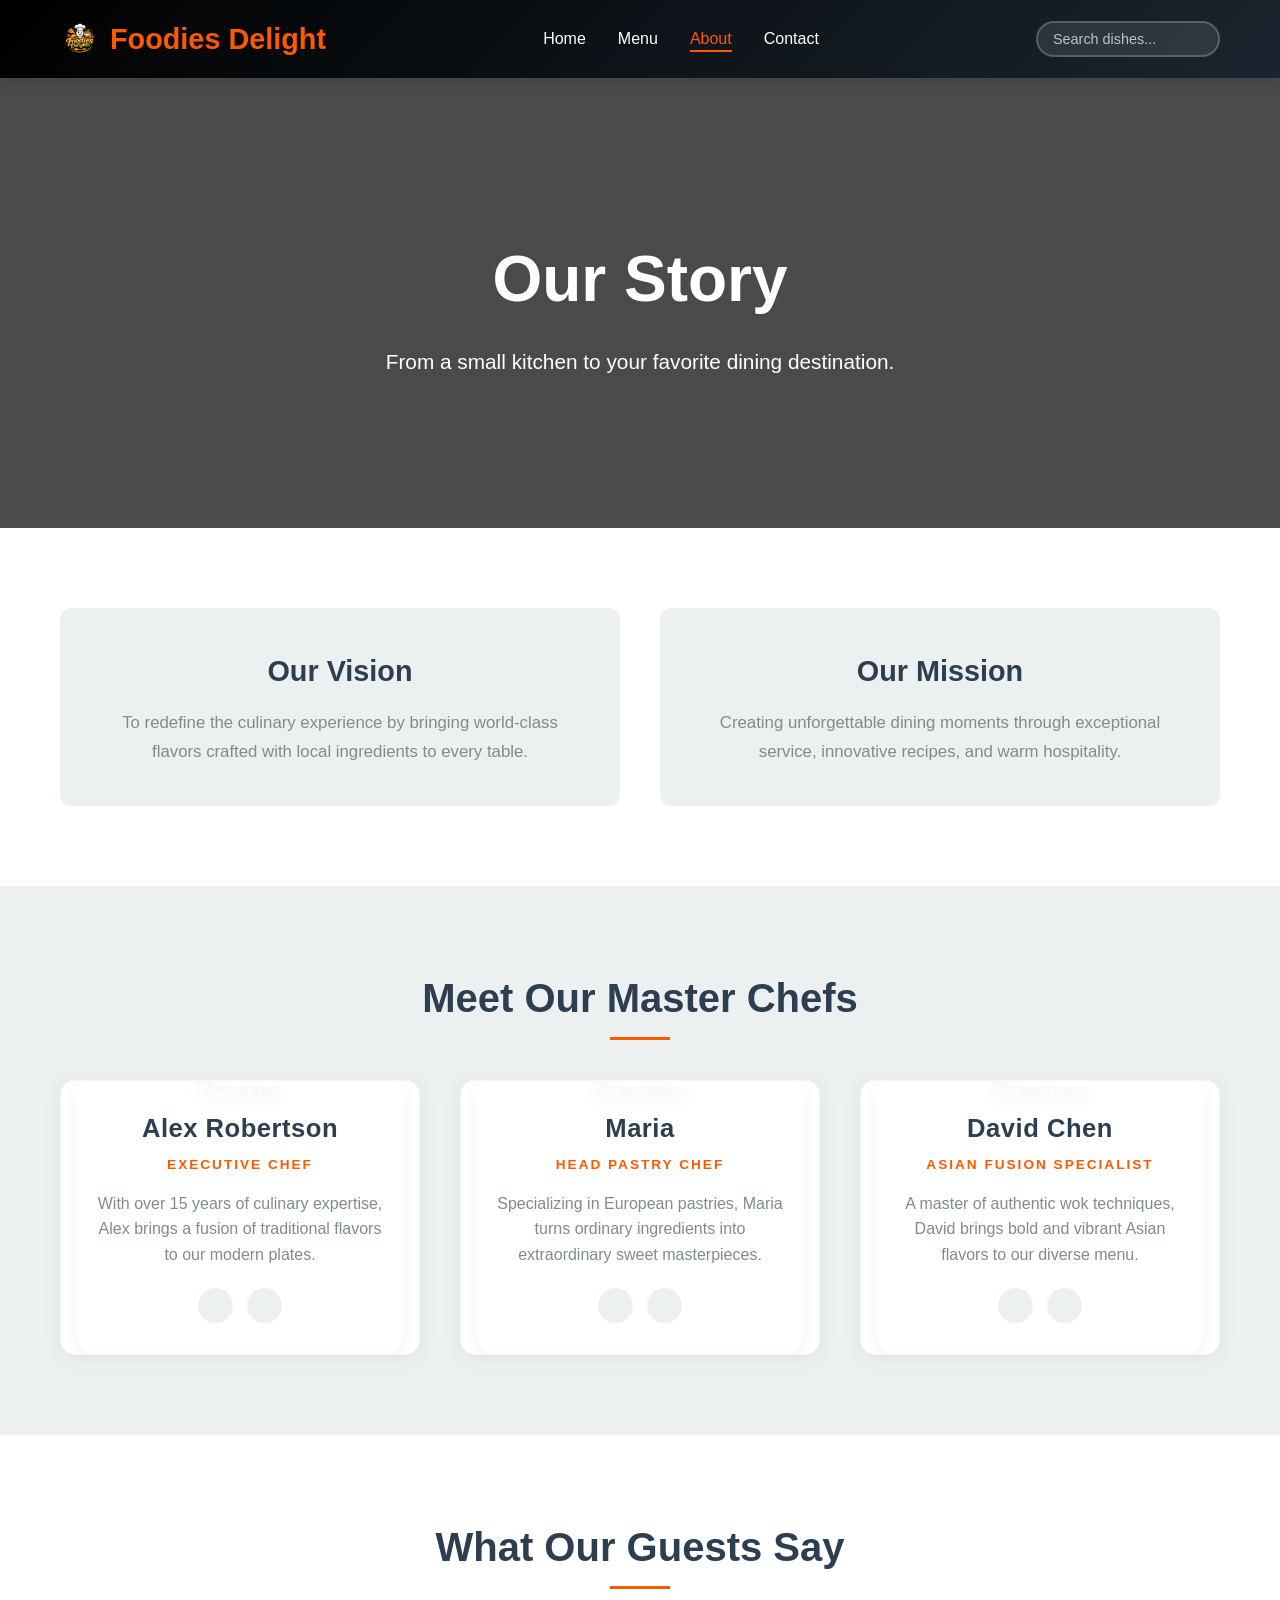
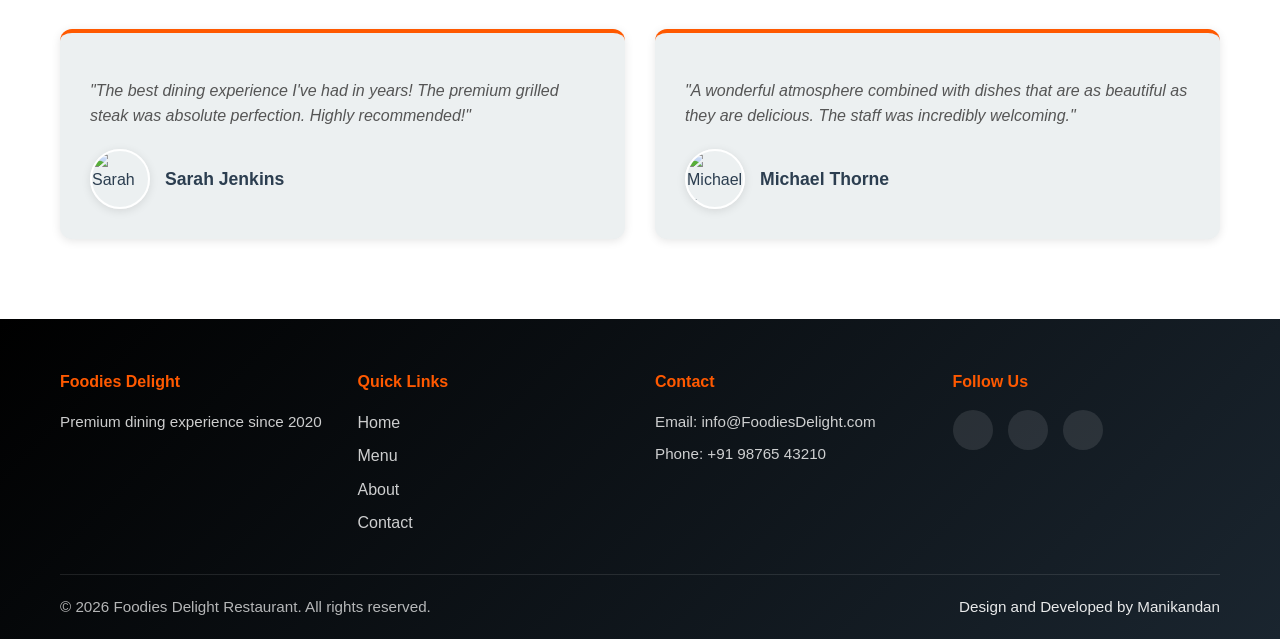
==== about.html @ 6635e245 "first version of my site" ====
<!DOCTYPE html>
<html lang="en">
<head>
    <meta charset="UTF-8">
    <meta name="viewport" content="width=device-width, initial-scale=1.0">
    <title>About Us - Foodies Delight</title>
    <link rel="icon" type="image/png" href="./images/resturant-logo1.png">
    <link rel="stylesheet" href="https://cdnjs.cloudflare.com/ajax/libs/font-awesome/7.0.1/css/all.min.css" integrity="sha512-2SwdPD6INVrV/lHTZbO2nodKhrnDdJK9/kg2XD1r9uGqPo1cUbujc+IYdlYdEErWNu69gVcYgdxlmVmzTWnetw==" crossorigin="anonymous" referrerpolicy="no-referrer" />
    <link rel="stylesheet" href="./css/style.css">
</head>
<body>
    <!-- Navigation Bar -->
    <nav class="navbar">
        <div class="nav-container">
            <a href="index.html" class="logo">
                <img src="./images/resturant-logo1.png" alt="Foodies Delight Logo" class="logo-icon">
                <span>Foodies Delight</span>
            </a>

            <ul class="nav-menu">
                <li class="nav-item">
                    <a href="index.html" class="nav-link">Home</a>
                </li>
                <li class="nav-item dropdown">
                    <a href="menu.html" class="nav-link">Menu</a>
                    <div class="dropdown-menu">
                        <a href="menu.html?category=veg">Veg</a>
                        <a href="menu.html?category=non-veg">Non-Veg</a>
                        <a href="menu.html?category=snacks">Snacks</a>
                        <a href="menu.html?category=drinks">Drinks</a>
                        <a href="menu.html?category=desserts">Desserts</a>
                    </div>
                </li>
                <li class="nav-item">
                    <a href="about.html" class="nav-link active">About</a>
                </li>
                <li class="nav-item">
                    <a href="contact.html" class="nav-link">Contact</a>
                </li>
            </ul>

            <div class="search-container">
                <input type="text" class="search-input" placeholder="Search dishes...">
                <button class="search-btn" aria-label="Search">
                    <i class="fas fa-search"></i>
                </button>
            </div>

            <div class="hamburger">
                <span></span>
                <span></span>
                <span></span>
            </div>
        </div>
    </nav>

    <!-- About Hero Section -->
    <section class="about-hero">
        <div class="about-hero-content">
            <h1>Our Story</h1>
            <p>From a small kitchen to your favorite dining destination.</p>
        </div>
    </section>

    <!-- Vision & Mission -->
    <section class="vision-mission">
        <div class="container">
            <div class="vm-grid">
                <div class="vm-card">
                    <i class="fas fa-eye"></i>
                    <h2>Our Vision</h2>
                    <p>To redefine the culinary experience by bringing world-class flavors crafted with local ingredients to every table.</p>
                </div>
                <div class="vm-card">
                    <i class="fas fa-bullseye"></i>
                    <h2>Our Mission</h2>
                    <p>Creating unforgettable dining moments through exceptional service, innovative recipes, and warm hospitality.</p>
                </div>
            </div>
        </div>
    </section>

    <!-- Chef Details Section -->
    <section class="chefs-section">
        <div class="container">
            <div class="section-title">
                <h2>Meet Our Master Chefs</h2>
            </div>
            <div class="chefs-grid">
                <div class="chef-card">
                    <img src="./images/chef-cooking-kitchen-while-wearing-professional-attire.jpg" alt="Chef Alex">
                    <div class="chef-info">
                        <h3>Alex Robertson</h3>
                        <span>Executive Chef</span>
                        <p>With over 15 years of culinary expertise, Alex brings a fusion of traditional flavors to our modern plates.</p>
                        <div class="chef-socials">
                            <a href="https://www.instagram.com/accounts/login/" target="_blank"><i class="fab fa-instagram"></i></a>
                            <a href="https://twitter.com/login" target="_blank"><i class="fab fa-x-twitter"></i></a>
                        </div>
                    </div>
                </div>
                <div class="chef-card">
                    <img src="./images/woman-working-as-professional-chef.jpg" alt="Chef Maria">
                    <div class="chef-info">
                        <h3>Maria </h3>
                        <span>Head Pastry Chef</span>
                        <p>Specializing in European pastries, Maria turns ordinary ingredients into extraordinary sweet masterpieces.</p>
                        <div class="chef-socials">
                            <a href="https://www.instagram.com/accounts/login/" target="_blank"><i class="fab fa-instagram"></i></a>
                            <a href="https://twitter.com/login" target="_blank"><i class="fab fa-x-twitter"></i></a>
                        </div>
                    </div>
                </div>
                <div class="chef-card">
                    <img src="./images/medium-shot-professional-chef-posing.jpg" alt="Chef David">
                    <div class="chef-info">
                        <h3>David Chen</h3>
                        <span>Asian Fusion Specialist</span>
                        <p>A master of authentic wok techniques, David brings bold and vibrant Asian flavors to our diverse menu.</p>
                        <div class="chef-socials">
                            <a href="https://www.instagram.com/accounts/login/" target="_blank"><i class="fab fa-instagram"></i></a>
                            <a href="https://twitter.com/login" target="_blank"><i class="fab fa-x-twitter"></i></a>
                        </div>
                    </div>
                </div>
            </div>
        </div>
    </section>

    <!-- Customer Reviews -->
    <section class="reviews-section">
        <div class="container">
            <div class="section-title">
                <h2>What Our Guests Say</h2>
            </div>
            <div class="reviews-grid">
                <div class="review-card">
                    <div class="review-stars">
                        <i class="fas fa-star"></i><i class="fas fa-star"></i><i class="fas fa-star"></i><i class="fas fa-star"></i><i class="fas fa-star"></i>
                    </div>
                    <p>"The best dining experience I've had in years! The premium grilled steak was absolute perfection. Highly recommended!"</p>
                    <div class="reviewer">
                        <img src="https://images.unsplash.com/photo-1438761681033-6461ffad8d80?w=100&h=100&fit=crop" alt="Sarah J.">
                        <h4>Sarah Jenkins</h4>
                    </div>
                </div>
                <div class="review-card">
                    <div class="review-stars">
                        <i class="fas fa-star"></i><i class="fas fa-star"></i><i class="fas fa-star"></i><i class="fas fa-star"></i><i class="fas fa-star-half-alt"></i>
                    </div>
                    <p>"A wonderful atmosphere combined with dishes that are as beautiful as they are delicious. The staff was incredibly welcoming."</p>
                    <div class="reviewer">
                        <img src="https://images.unsplash.com/photo-1500648767791-00dcc994a43e?w=100&h=100&fit=crop" alt="Michael T.">
                        <h4>Michael Thorne</h4>
                    </div>
                </div>
            </div>
        </div>
    </section>

    <!-- Footer -->
    <footer class="footer">
        <div class="container">
            <div class="footer-content">
                <div class="footer-section">
                    <h4>Foodies Delight</h4>
                    <p>Premium dining experience since 2020</p>
                </div>
                <div class="footer-section">
                    <h4>Quick Links</h4>
                    <ul>
                        <li><a href="index.html">Home</a></li>
                        <li><a href="menu.html">Menu</a></li>
                        <li><a href="about.html">About</a></li>
                        <li><a href="contact.html">Contact</a></li>
                    </ul>
                </div>
                <div class="footer-section">
                    <h4>Contact</h4>
                    <p>Email: info@FoodiesDelight.com</p>
                    <p>Phone: +91 98765 43210</p>
                </div>
                <div class="footer-section">
                    <h4>Follow Us</h4>
                    <div class="social-links">
                        <a href="https://www.facebook.com/login/" target="_blank"><i class="fab fa-facebook"></i></a>
                        <a href="https://twitter.com/login" target="_blank"><i class="fa-brands fa-x-twitter"></i></a>
                        <a href="https://www.instagram.com/accounts/login/" target="_blank"><i class="fab fa-instagram"></i></a>
                    </div>
                </div>
            </div>
            <div class="footer-bottom">
                <p>&copy; 2026 Foodies Delight Restaurant. All rights reserved.</p>
                <p class="developer-credit">Design and Developed by Manikandan</p>
            </div>
        </div>
    </footer>

    <script src="script.js"></script>
</body>
</html>
---- css/style.css ----
* {
    margin: 0;
    padding: 0;
    box-sizing: border-box;
}

:root {
    --primary-color: #000000;
    --secondary-color: #ff5900;
    --accent-color: #ed7440;
    --success-color: #27ae60;
    --warning-color: #f39c12;
    --error-color: #ff0000;
    --neutral-light: #ecf0f1;
    --neutral-dark: #34495e;
    --text-dark: #2c3e50;
    --text-light: #7f8c8d;
    --border-color: #bdc3c7;
    --shadow: 0 2px 10px rgba(0, 0, 0, 0.1);
    --shadow-lg: 0 10px 30px rgba(0, 0, 0, 0.15);
    --transition: all 0.3s ease;
}

body {
    font-family: 'Segoe UI', Tahoma, Geneva, Verdana, sans-serif;
    line-height: 1.6;
    color: var(--text-dark);
    background-color: #f8f9fa;
}

.container {
    max-width: 1200px;
    margin: 0 auto;
    padding: 0 20px;
}

/* ============= NAVIGATION ============= */
.navbar {
    background: linear-gradient(135deg, var(--primary-color) 0%, #1a252f 100%);
    color: white;
    padding: 1rem 0;
    position: sticky;
    top: 0;
    z-index: 1000;
    box-shadow: var(--shadow);
}

.nav-container {
    max-width: 1200px;
    margin: 0 auto;
    padding: 0 20px;
    display: flex;
    justify-content: space-between;
    align-items: center;
}

.logo {
    display: flex;
    align-items: center;
    gap: 10px;
    font-size: 1.8rem;
    font-weight: bold;
    text-decoration: none;
    color: var(--secondary-color);
}

.logo i {
    color: var(--secondary-color);
}

.logo-icon {
    height: 40px;
    width: auto;
    object-fit: contain;
}

.nav-menu {
    display: flex;
    list-style: none;
    gap: 2rem;
    align-items: center;
}

.nav-item {
    position: relative;
}

.nav-link {
    color: white;
    text-decoration: none;
    font-weight: 500;
    transition: var(--transition);
    position: relative;
}

.nav-link:hover,
.nav-link.active {
    color: var(--secondary-color);
}

.nav-link.active::after {
    content: '';
    position: absolute;
    bottom: -5px;
    left: 0;
    width: 100%;
    height: 2px;
    background: var(--secondary-color);
}

/* Dropdown Menu */
.dropdown {
    position: relative;
}

.dropdown-menu {
    position: absolute;
    top: 100%;
    left: 0;
    background: white;
    min-width: 180px;
    border-radius: 8px;
    box-shadow: var(--shadow-lg);
    opacity: 0;
    visibility: hidden;
    transform: translateY(-10px);
    transition: var(--transition);
    margin-top: 10px;
}

.dropdown:hover .dropdown-menu {
    opacity: 1;
    visibility: visible;
    transform: translateY(0);
}

.dropdown-menu a {
    display: block;
    padding: 12px 20px;
    color: var(--text-dark);
    text-decoration: none;
    transition: var(--transition);
    border-bottom: 1px solid var(--neutral-light);
}

.dropdown-menu a:last-child {
    border-bottom: none;
}

.dropdown-menu a:hover {
    background: var(--neutral-light);
    padding-left: 25px;
    color: var(--secondary-color);
}

/* Search Container */
.search-container {
    display: flex;
    align-items: center;
    background: rgba(255, 255, 255, 0.1);
    border-radius: 50px;
    padding: 8px 15px;
    border: 2px solid rgba(255, 255, 255, 0.2);
    transition: var(--transition);
}

.search-container:hover,
.search-container:focus-within {
    background: rgba(255, 255, 255, 0.2);
    border-color: var(--secondary-color);
}

.search-input {
    background: none;
    border: none;
    color: white;
    outline: none;
    width: 150px;
    font-size: 0.9rem;
}

.search-input::placeholder {
    color: rgba(255, 255, 255, 0.7);
}

.search-btn {
    background: none;
    border: none;
    color: white;
    cursor: pointer;
    font-size: 1rem;
    transition: var(--transition);
}

.search-btn:hover {
    color: var(--secondary-color);
    transform: scale(1.1);
}

/* Hamburger Menu */
.hamburger {
    display: none;
    flex-direction: column;
    cursor: pointer;
    gap: 5px;
}

.hamburger span {
    width: 25px;
    height: 3px;
    background: white;
    border-radius: 3px;
    transition: var(--transition);
}

.hamburger.active span:nth-child(1) {
    transform: rotate(45deg) translate(10px, 10px);
}

.hamburger.active span:nth-child(2) {
    opacity: 0;
}

.hamburger.active span:nth-child(3) {
    transform: rotate(-45deg) translate(7px, -7px);
}

/* ============= CAROUSEL ============= */
.carousel-section {
    position: relative;
    height: 651px;
    overflow: hidden;
}

.carousel-container {
    position: relative;
    width: 100%;
    height: 100%;
}

.carousel-slide {
    position: absolute;
    width: 100%;
    height: 100%;
    opacity: 0;
    transition: opacity 0.8s ease-in-out;
}

.carousel-slide.active {
    opacity: 1;
}

.carousel-slide img {
    width: 100%;
    height: 100%;
    object-fit: cover;
}

.carousel-content {
    position: absolute;
    top: 50%;
    left: 50%;
    transform: translate(-50%, -50%);
    text-align: center;
    color: white;
    z-index: 10;
    width: 80%;
    max-width: 600px;
    background: rgba(0, 0, 0, 0.5);
    padding: 40px;
    border-radius: 15px;
    backdrop-filter: blur(5px);
}

.carousel-content h1 {
    font-size: 3rem;
    margin-bottom: 15px;
    text-shadow: 2px 2px 4px rgba(0, 0, 0, 0.3);
    animation: slideInUp 0.8s ease;
}

.carousel-content p {
    font-size: 1.2rem;
    margin-bottom: 25px;
    opacity: 0.95;
    animation: slideInUp 0.8s ease 0.2s backwards;
}

.carousel-btn {
    display: inline-block;
    padding: 12px 30px;
    background: var(--secondary-color);
    color: white;
    text-decoration: none;
    border-radius: 50px;
    transition: var(--transition);
    font-weight: bold;
    animation: slideInUp 0.8s ease 0.4s backwards;
}

.carousel-btn:hover {
    background: #ff0000;
    transform: translateY(-3px);
    box-shadow: 0 5px 15px rgba(231, 76, 60, 0.4);
}

/* Carousel Controls */
.carousel-prev,
.carousel-next {
    position: absolute;
    top: 50%;
    transform: translateY(-50%);
    background: rgba(0, 0, 0, 0.5);
    color: white;
    border: none;
    width: 50px;
    height: 50px;
    border-radius: 50%;
    cursor: pointer;
    font-size: 1.2rem;
    transition: var(--transition);
    z-index: 20;
}

.carousel-prev {
    left: 20px;
}

.carousel-next {
    right: 20px;
}

.carousel-prev:hover,
.carousel-next:hover {
    background: var(--secondary-color);
    transform: translateY(-50%) scale(1.1);
}

/* Carousel Indicators */
.carousel-indicators {
    position: absolute;
    bottom: 30px;
    left: 50%;
    transform: translateX(-50%);
    display: flex;
    gap: 15px;
    z-index: 20;
}

.indicator {
    width: 12px;
    height: 12px;
    border-radius: 50%;
    background: rgba(0, 0, 0, 0.5);
    border: none;
    cursor: pointer;
    transition: var(--transition);
}

.indicator.active {
    background: var(--secondary-color);
    width: 30px;
    border-radius: 6px;
}

.indicator:hover {
    background: #ff5900dc;
}

/* ============= FEATURED SECTION ============= */
.featured-section {
    padding: 80px 0;
    background: white;
}

.featured-section h2 {
    text-align: center;
    font-size: 2.5rem;
    margin-bottom: 50px;
    color: var(--text-dark);
}

.features-grid {
    display: grid;
    grid-template-columns: repeat(auto-fit, minmax(250px, 1fr));
    gap: 30px;
}

.feature-card {
    text-align: center;
    padding: 30px;
    background: var(--neutral-light);
    border-radius: 10px;
    transition: var(--transition);
}

.feature-card:hover {
    transform: translateY(-10px);
    box-shadow: var(--shadow-lg);
    background: white;
}

.feature-card i {
    font-size: 3rem;
    color: var(--secondary-color);
    margin-bottom: 15px;
}

.feature-card h3 {
    font-size: 1.3rem;
    margin-bottom: 10px;
}

.feature-card p {
    color: var(--text-light);
    font-size: 0.95rem;
}

/* ============= CONTACT SECTION ============= */
.contact-section {
    padding: 60px 0;
    background: white;
    min-height: calc(100vh - 200px);
}

.contact-header {
    text-align: center;
    margin-bottom: 50px;
}

.contact-header h1 {
    font-size: 2.5rem;
    margin-bottom: 10px;
    color: var(--text-dark);
}

.contact-header p {
    font-size: 1.1rem;
    color: var(--text-light);
}

.contact-content {
    display: grid;
    grid-template-columns: 1fr 1fr;
    gap: 50px;
    align-items: start;
}

.contact-info {
    display: flex;
    flex-direction: column;
    gap: 20px;
}

.contact-infos-container {
    display: flex;
    flex-direction: column;
    gap: 40px;
}

.info-card {
    display: flex;
    align-items: center;
    gap: 20px;
    padding: 25px;
    background: white;
    border-radius: 12px;
    box-shadow: var(--shadow);
    border-left: 4px solid transparent;
    transition: var(--transition);
}

.info-card:hover {
    transform: translateX(10px);
    box-shadow: var(--shadow-lg);
    border-left-color: var(--secondary-color);
}

.info-icon {
    display: flex;
    align-items: center;
    justify-content: center;
    width: 60px;
    height: 60px;
    background: rgba(255, 89, 0, 0.1);
    color: var(--secondary-color);
    border-radius: 50%;
    font-size: 1.5rem;
    transition: var(--transition);
}

.info-card:hover .info-icon {
    background: var(--secondary-color);
    color: white;
}

.info-details h3 {
    font-size: 1.1rem;
    margin-bottom: 5px;
    color: var(--text-dark);
}

.info-details p {
    color: var(--text-light);
    font-size: 0.95rem;
    line-height: 1.5;
}

/* ============= FAQ SECTION ============= */
.faq-section {
    background: white;
    padding: 30px;
    border-radius: 12px;
    box-shadow: var(--shadow);
}

.faq-section h2 {
    font-size: 1.5rem;
    margin-bottom: 20px;
    color: var(--text-dark);
    position: relative;
    padding-bottom: 10px;
}

.faq-section h2::after {
    content: '';
    position: absolute;
    bottom: 0;
    left: 0;
    width: 40px;
    height: 3px;
    background: var(--secondary-color);
}

.accordion-container {
    display: flex;
    flex-direction: column;
    gap: 15px;
}

.accordion-item {
    border: 1px solid var(--neutral-light);
    border-radius: 8px;
    overflow: hidden;
}

.accordion-header {
    width: 100%;
    padding: 15px 20px;
    background: var(--neutral-light);
    border: none;
    text-align: left;
    font-size: 1.05rem;
    font-weight: 600;
    color: var(--text-dark);
    cursor: pointer;
    display: flex;
    justify-content: space-between;
    align-items: center;
    transition: var(--transition);
}

.accordion-header.active {
    background: var(--secondary-color);
    color: white;
}

.indicator-icon {
    transition: transform 0.3s ease;
}

.accordion-header.active .indicator-icon {
    transform: rotate(180deg);
}

.accordion-content {
    max-height: 0;
    overflow: hidden;
    transition: max-height 0.3s ease-out;
    background: white;
}

.accordion-content p {
    padding: 15px 20px;
    color: var(--text-light);
    font-size: 0.95rem;
    line-height: 1.6;
    margin: 0;
}

/* ============= CONTACT FORM ============= */
.contact-form {
    background: white;
    padding: 40px;
    border-radius: 15px;
    box-shadow: 0 15px 35px rgba(0,0,0,0.1);
}

.form-group {
    margin-bottom: 20px;
}

.form-group label {
    display: block;
    margin-bottom: 8px;
    font-weight: bold;
    color: var(--text-dark);
}

.form-group input,
.form-group textarea,
.form-group select {
    width: 100%;
    padding: 12px;
    border: 2px solid var(--border-color);
    border-radius: 5px;
    font-size: 1rem;
    font-family: inherit;
    transition: var(--transition);
}

.form-group input:focus,
.form-group textarea:focus,
.form-group select:focus {
    outline: none;
    border-color: var(--secondary-color);
    box-shadow: 0 0 0 3px rgba(231, 76, 60, 0.1);
}

.form-group input.error,
.form-group textarea.error,
.form-group select.error {
    border-color: var(--error-color);
}

.error-message {
    color: var(--error-color);
    font-size: 0.85rem;
    margin-top: 5px;
    display: block;
}

.form-group.checkbox {
    display: flex;
    align-items: center;
    gap: 10px;
}

.form-group.checkbox input {
    width: auto;
    margin: 0;
}

.form-group.checkbox label {
    margin-bottom: 0;
}

.submit-btn {
    width: 100%;
    padding: 12px;
    background: linear-gradient(135deg, var(--secondary-color), #c0392b);
    color: white;
    border: none;
    border-radius: 5px;
    font-size: 1rem;
    font-weight: bold;
    cursor: pointer;
    transition: var(--transition);
}

.submit-btn:hover {
    transform: translateY(-2px);
    box-shadow: 0 5px 15px rgba(231, 76, 60, 0.4);
}

.submit-btn:disabled {
    opacity: 0.6;
    cursor: not-allowed;
}

/* ============= MODALS ============= */
.modal {
    display: none;
    position: fixed;
    top: 0;
    left: 0;
    width: 100%;
    height: 100%;
    background: rgba(0, 0, 0, 0.6);
    z-index: 2000;
    align-items: center;
    justify-content: center;
    animation: fadeIn 0.3s ease;
}

.modal.active {
    display: flex;
}

.modal-content {
    background: white;
    padding: 40px;
    border-radius: 12px;
    max-width: 500px;
    width: 90%;
    box-shadow: var(--shadow-lg);
    position: relative;
    animation: slideUp 0.3s ease;
}

.modal-close {
    position: absolute;
    top: 15px;
    right: 15px;
    background: none;
    border: none;
    font-size: 2rem;
    color: var(--text-light);
    cursor: pointer;
    transition: var(--transition);
}

.modal-close:hover {
    color: var(--text-dark);
}

.modal-content h2 {
    margin-bottom: 15px;
    color: var(--text-dark);
}

.modal-content p {
    color: var(--text-light);
    margin-bottom: 25px;
    line-height: 1.6;
}

.modal-icon {
    text-align: center;
    margin-bottom: 20px;
}

.success-icon i {
    font-size: 3.5rem;
    color: var(--success-color);
    animation: bounce 0.6s ease;
}

.modal-btn {
    width: 100%;
    padding: 12px;
    background: var(--secondary-color);
    color: white;
    border: none;
    border-radius: 5px;
    font-weight: bold;
    cursor: pointer;
    transition: var(--transition);
    margin-top: 10px;
}

.modal-btn:hover {
    background: #c0392b;
}

/* ============= FOOTER ============= */
.footer {
    background: linear-gradient(135deg, var(--primary-color) 0%, #1a252f 100%);
    color: white;
    padding: 50px 0 20px;
    margin-top: auto;
}

.footer-content {
    display: grid;
    grid-template-columns: repeat(auto-fit, minmax(250px, 1fr));
    gap: 30px;
    margin-bottom: 30px;
}

.footer-section h4 {
    margin-bottom: 15px;
    color: var(--secondary-color);
}

.footer-section p {
    color: rgba(255, 255, 255, 0.8);
    margin-bottom: 8px;
    font-size: 0.95rem;
}

.footer-section ul {
    list-style: none;
}

.footer-section ul li {
    margin-bottom: 8px;
}

.footer-section a {
    color: rgba(255, 255, 255, 0.8);
    text-decoration: none;
    transition: var(--transition);
}

.footer-section a:hover {
    color: var(--secondary-color);
}

.social-links {
    display: flex;
    gap: 15px;
    margin-top: 10px;
}

.social-links a {
    display: inline-flex;
    align-items: center;
    justify-content: center;
    width: 40px;
    height: 40px;
    background: rgba(255, 255, 255, 0.1);
    border-radius: 50%;
    transition: var(--transition);
}

.social-links a:hover {
    color: var(--neutral-light);
    background: var(--secondary-color);
}

.footer-bottom {
    border-top: 1px solid rgba(255, 255, 255, 0.1);
    padding-top: 20px;
    display: flex;
    justify-content: space-between;
    align-items: center;
    flex-wrap: wrap;
    color: rgba(255, 255, 255, 0.7);
    font-size: 0.95rem;
}

.developer-credit {
    font-weight: 500;
    color: rgba(255, 255, 255, 0.9);
    text-align: right;
}

/* ============= ANIMATIONS ============= */
@keyframes slideInUp {
    from {
        opacity: 0;
        transform: translateY(30px);
    }

    to {
        opacity: 1;
        transform: translateY(0);
    }
}

@keyframes fadeIn {
    from {
        opacity: 0;
    }

    to {
        opacity: 1;
    }
}

@keyframes slideUp {
    from {
        transform: translateY(30px);
        opacity: 0;
    }

    to {
        transform: translateY(0);
        opacity: 1;
    }
}

@keyframes bounce {

    0%,
    100% {
        transform: scale(1);
    }

    50% {
        transform: scale(1.15);
    }
}

/* ============= MENU PAGE ============= */
.menu-hero {
    height: 40vh;
    background: linear-gradient(rgba(0, 0, 0, 0.6), rgba(0, 0, 0, 0.6)), url('https://images.unsplash.com/photo-1555396273-367ea4eb4db5?w=1200&h=400&fit=crop') center/cover;
    display: flex;
    align-items: center;
    justify-content: center;
    text-align: center;
    color: white;
}

.menu-hero h1 {
    font-size: 3.5rem;
    margin-bottom: 10px;
    animation: slideInUp 0.8s ease;
}

.menu-hero p {
    font-size: 1.2rem;
    opacity: 0.9;
}

.menu-section {
    padding: 60px 0;
    background-color: #f8f9fa;
}

.menu-categories {
    display: flex;
    justify-content: center;
    gap: 15px;
    flex-wrap: wrap;
    margin-bottom: 40px;
}

.category-btn {
    padding: 10px 25px;
    background: transparent;
    border: 2px solid var(--secondary-color);
    border-radius: 30px;
    color: var(--text-dark);
    font-weight: 600;
    cursor: pointer;
    transition: var(--transition);
}

.category-btn:hover,
.category-btn.active {
    background: var(--secondary-color);
    color: white;
}

.menu-grid {
    display: grid;
    grid-template-columns: repeat(auto-fill, minmax(320px, 1fr));
    gap: 30px;
}

.menu-card {
    background: white;
    border-radius: 12px;
    overflow: hidden;
    box-shadow: var(--shadow);
    transition: var(--transition);
    position: relative;
    display: flex;
    flex-direction: column;
    animation: fadeIn 0.5s ease;
}

.menu-card:hover {
    transform: translateY(-8px);
    box-shadow: var(--shadow-lg);
}

.menu-card-img {
    height: 220px;
    overflow: hidden;
}

.menu-card-img img {
    width: 100%;
    height: 100%;
    object-fit: cover;
    transition: var(--transition);
}

.menu-card:hover .menu-card-img img {
    transform: scale(1.08);
}

.menu-card-content {
    padding: 25px;
    display: flex;
    flex-direction: column;
    flex-grow: 1;
}

.menu-card-header {
    display: flex;
    justify-content: space-between;
    align-items: center;
    margin-bottom: 15px;
}

.menu-card-header h3 {
    font-size: 1.25rem;
    color: var(--text-dark);
    flex: 1;
    margin-right: 10px;
}

.menu-card-header .price {
    font-size: 1.3rem;
    font-weight: bold;
    color: var(--secondary-color);
}

.menu-card-content p {
    color: var(--text-light);
    font-size: 0.95rem;
    margin-bottom: 20px;
    line-height: 1.5;
    flex-grow: 1;
}

.add-to-cart-btn {
    width: 100%;
    padding: 12px;
    background: transparent;
    border: 2px solid var(--secondary-color);
    color: var(--secondary-color);
    border-radius: 6px;
    font-weight: bold;
    cursor: pointer;
    transition: var(--transition);
    display: flex;
    justify-content: center;
    align-items: center;
    gap: 8px;
}

.add-to-cart-btn:hover {
    background: var(--secondary-color);
    color: white;
}

/* ============= ABOUT PAGE ============= */
.about-hero {
    height: 50vh;
    background: linear-gradient(rgba(0, 0, 0, 0.7), rgba(0, 0, 0, 0.7)), url('https://images.unsplash.com/photo-1517248135467-4c7edcad34c4?w=1200&h=600&fit=crop') center/cover fixed;
    display: flex;
    align-items: center;
    justify-content: center;
    text-align: center;
    color: white;
}

.about-hero h1 {
    font-size: 4rem;
    margin-bottom: 15px;
    animation: fadeIn 1s ease-in-out;
}

.about-hero p {
    font-size: 1.3rem;
    animation: slideUp 1s ease-in-out;
}

.vision-mission {
    padding: 80px 0;
    background: white;
}

.vm-grid {
    display: grid;
    grid-template-columns: repeat(auto-fit, minmax(300px, 1fr));
    gap: 40px;
}

.vm-card {
    padding: 40px;
    text-align: center;
    background: var(--neutral-light);
    border-radius: 12px;
    transition: var(--transition);
}

.vm-card:hover {
    transform: translateY(-5px);
    box-shadow: var(--shadow);
}

.vm-card i {
    font-size: 3rem;
    color: var(--secondary-color);
    margin-bottom: 20px;
}

.vm-card h2 {
    margin-bottom: 15px;
    font-size: 1.8rem;
}

.vm-card p {
    color: var(--text-light);
    line-height: 1.7;
    font-size: 1.05rem;
}

.section-title {
    text-align: center;
    margin-bottom: 50px;
}

.section-title h2 {
    font-size: 2.5rem;
    color: var(--text-dark);
    position: relative;
    display: inline-block;
}

.section-title h2::after {
    content: '';
    position: absolute;
    bottom: -10px;
    left: 50%;
    transform: translateX(-50%);
    width: 60px;
    height: 3px;
    background: var(--secondary-color);
}

.chefs-section {
    padding: 80px 0;
    background: var(--neutral-light);
}

.chefs-grid {
    display: grid;
    grid-template-columns: repeat(auto-fit, minmax(300px, 1fr));
    gap: 40px;
    justify-content: center;
}

.chef-card {
    background: white;
    border-radius: 15px;
    overflow: hidden;
    text-align: center;
    box-shadow: 0 4px 20px rgba(0,0,0,0.05);
    transition: all 0.4s cubic-bezier(0.175, 0.885, 0.32, 1.275);
    position: relative;
    border: 1px solid rgba(0,0,0,0.03);
}

.chef-card:hover {
    transform: translateY(-12px);
    box-shadow: 0 15px 30px rgba(0,0,0,0.1);
}

.chef-card img {
    width: 100%;
    height: 350px;
    object-fit: cover;
    filter: grayscale(100%);
    transition: transform 0.6s ease, filter 0.6s ease;
}

.chef-card:hover img {
    transform: scale(1.08);
    filter: grayscale(0%);
}

.chef-info {
    padding: 30px 20px;
    background: rgba(255, 255, 255, 0.85);
    backdrop-filter: blur(10px);
    -webkit-backdrop-filter: blur(10px);
    border: 1px solid rgba(255, 255, 255, 0.4);
    position: relative;
    z-index: 2;
    margin-top: -30px;
    margin-inline: 15px;
    border-radius: 20px;
    box-shadow: 0 4px 15px rgba(0, 0, 0, 0.05);
}

.chef-info h3 {
    font-size: 1.6rem;
    margin-bottom: 5px;
    color: var(--text-dark);
    letter-spacing: 0.5px;
}

.chef-info span {
    color: var(--secondary-color);
    font-weight: 600;
    display: block;
    margin-bottom: 15px;
    text-transform: uppercase;
    font-size: 0.85rem;
    letter-spacing: 2px;
}

.chef-info p {
    color: var(--text-light);
    margin-bottom: 20px;
}

.chef-socials a {
    display: inline-flex;
    align-items: center;
    justify-content: center;
    width: 35px;
    height: 35px;
    border-radius: 50%;
    background: var(--neutral-light);
    color: var(--text-dark);
    text-decoration: none;
    margin: 0 5px;
    transition: var(--transition);
}

.chef-socials a:hover {
    background: var(--secondary-color);
    color: white;
}

.reviews-section {
    padding: 80px 0;
    background: white;
}

.reviews-grid {
    display: grid;
    grid-template-columns: repeat(auto-fit, minmax(350px, 1fr));
    gap: 30px;
}

.review-card {
    padding: 30px;
    background: var(--neutral-light);
    border-radius: 12px;
    border-top: 4px solid var(--secondary-color);
    box-shadow: var(--shadow);
    display: flex;
    flex-direction: column;
    justify-content: space-between;
}

.review-stars {
    color: #f1c40f;
    margin-bottom: 15px;
}

.review-card p {
    font-style: italic;
    color: #555;
    margin-bottom: 20px;
    line-height: 1.6;
}

.reviewer {
    display: flex;
    align-items: center;
    gap: 15px;
}

.reviewer img {
    width: 60px;
    height: 60px;
    border-radius: 50%;
    object-fit: cover;
    border: 2px solid white;
    box-shadow: var(--shadow);
}

.reviewer h4 {
    margin: 0;
    font-size: 1.1rem;
}

/* ============= RESPONSIVE DESIGN ============= */
@media (max-width: 768px) {
    .nav-menu {
        display: none;
        position: absolute;
        top: 70px;
        left: 0;
        width: 100%;
        flex-direction: column;
        background: var(--primary-color);
        padding: 20px 0;
        gap: 0;
        z-index: 999;
    }

    .nav-menu.active {
        display: flex;
    }

    .nav-item {
        width: 100%;
        text-align: center;
    }

    .nav-link {
        display: block;
        padding: 15px 0;
        border-bottom: 1px solid rgba(255, 255, 255, 0.1);
    }

    .dropdown-menu {
        position: static;
        opacity: 0;
        visibility: hidden;
        max-height: 0;
        overflow: hidden;
        background: rgba(0, 0, 0, 0.2);
        transition: var(--transition);
        margin-top: 0;
        border-radius: 0;
        box-shadow: none;
    }

    .dropdown.active .dropdown-menu {
        opacity: 1;
        visibility: visible;
        max-height: 300px;
    }

    .dropdown-menu a {
        border: none;
        padding: 12px 20px;
    }

    .hamburger {
        display: flex;
    }

    .search-container {
        display: none;
    }

    .carousel-section {
        height: 400px;
    }

    .carousel-content {
        padding: 20px;
        width: 90%;
    }

    .carousel-content h1 {
        font-size: 1.8rem;
    }

    .carousel-content p {
        font-size: 1rem;
    }

    .carousel-prev,
    .carousel-next {
        width: 40px;
        height: 40px;
        font-size: 1rem;
    }

    .carousel-prev {
        left: 10px;
    }

    .carousel-next {
        right: 10px;
    }

    .features-grid,
    .values-grid,
    .team-grid {
        grid-template-columns: 1fr;
    }

    .contact-content {
        grid-template-columns: 1fr;
        gap: 30px;
    }

    .contact-info {
        grid-template-columns: 1fr;
    }

    .footer-content {
        grid-template-columns: 1fr;
    }

    .footer-bottom {
        flex-direction: column;
        gap: 10px;
        text-align: center;
    }

    h1 {
        font-size: 2rem;
    }

    h2 {
        font-size: 1.5rem;
    }

    .carousel-content h1 {
        animation: none;
    }

    .carousel-content p {
        animation: none;
    }

    .carousel-btn {
        animation: none;
    }
}

@media (max-width: 480px) {
    .container {
        padding: 0 15px;
    }

    .nav-container {
        padding: 0 15px;
    }

    .logo {
        font-size: 1.4rem;
    }

    .logo span {
        display: none;
    }

    .carousel-section {
        height: 300px;
    }

    .carousel-content {
        padding: 15px;
    }

    .carousel-content h1 {
        font-size: 1.3rem;
    }

    .carousel-content p {
        font-size: 0.9rem;
        margin-bottom: 15px;
    }

    .carousel-btn {
        padding: 8px 20px;
        font-size: 0.85rem;
    }

    .carousel-indicators {
        bottom: 15px;
        gap: 8px;
    }

    .indicator {
        width: 8px;
        height: 8px;
    }

    .indicator.active {
        width: 20px;
    }

    .featured-section {
        padding: 40px 0;
    }

    .featured-section h2 {
        font-size: 1.8rem;
    }

    .modal-content {
        padding: 25px;
    }

    .about-text h2,
    .about-highlights h2,
    .team-section h2 {
        font-size: 1.5rem;
    }

    .footer-content {
        gap: 20px;
    }
}
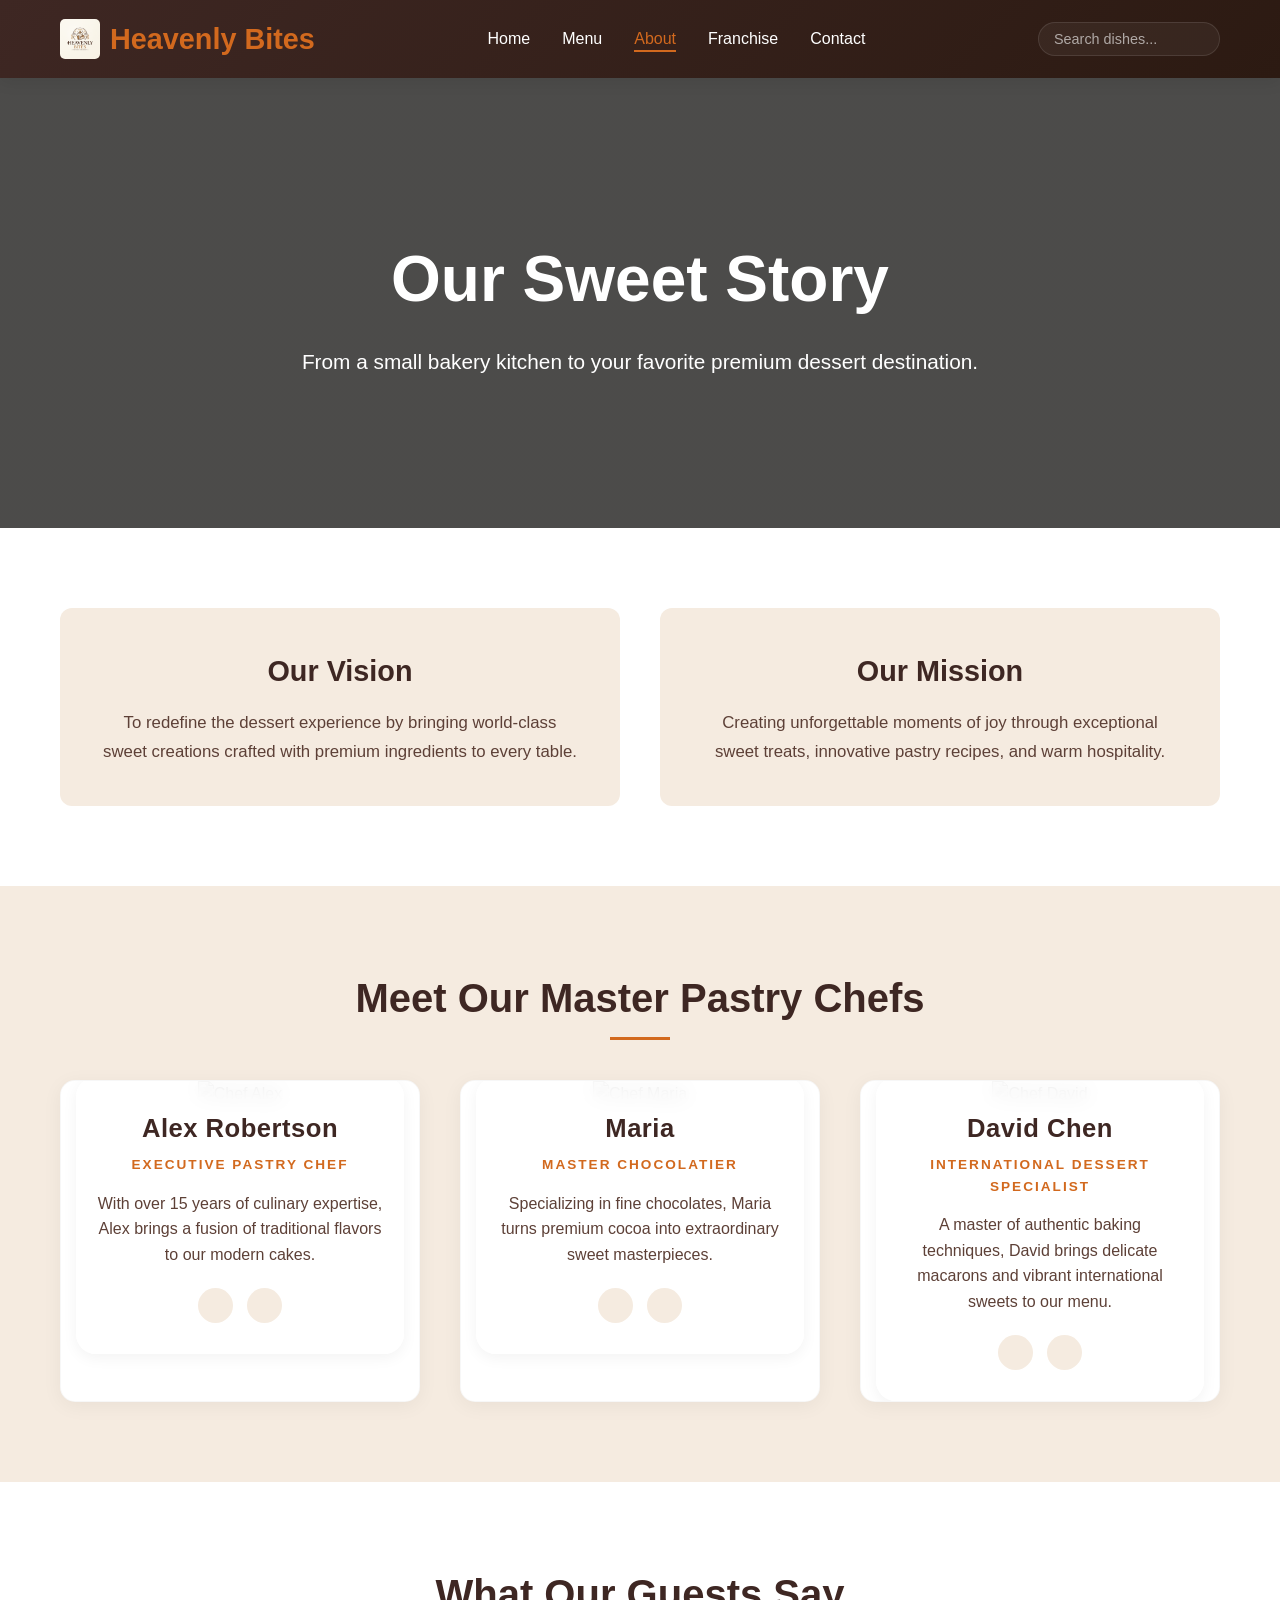
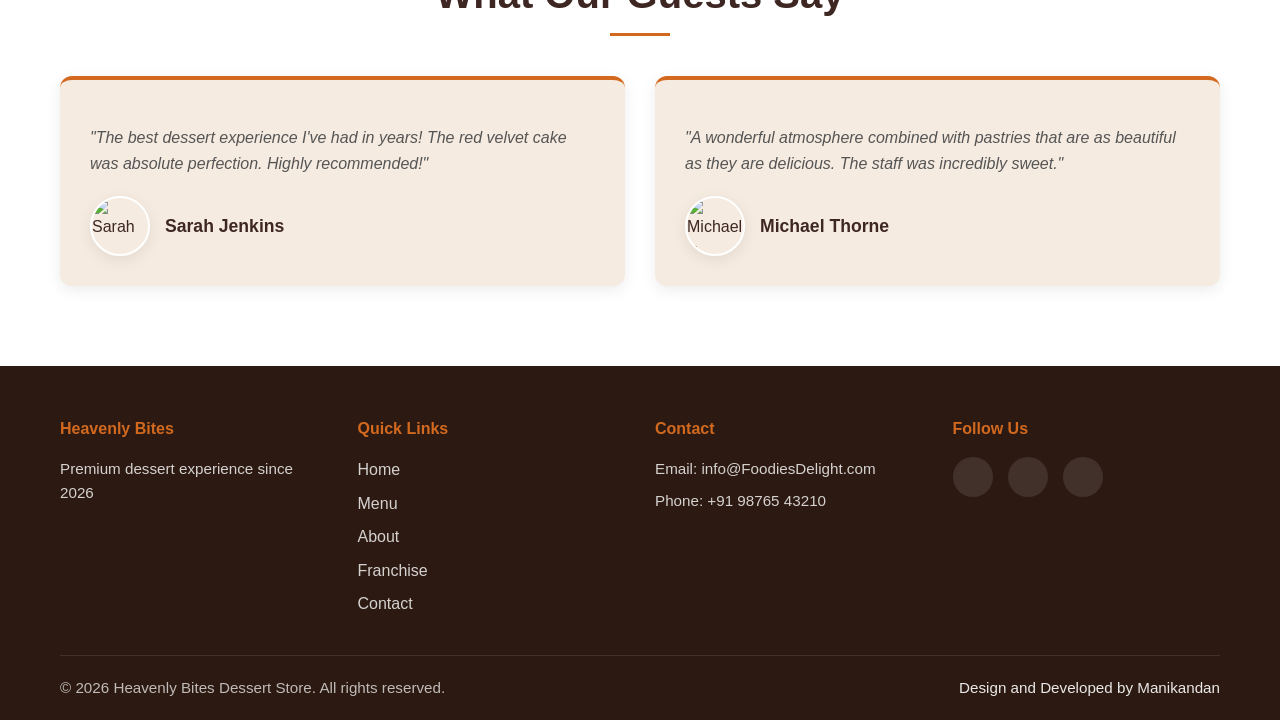
==== commit f8abf0e6: "updated version" ====
--- a/about.html
+++ b/about.html
@@ -3,8 +3,8 @@
 <head>
     <meta charset="UTF-8">
     <meta name="viewport" content="width=device-width, initial-scale=1.0">
-    <title>About Us - Foodies Delight</title>
-    <link rel="icon" type="image/png" href="./images/resturant-logo1.png">
+    <title>About Us - Heavenly Bites</title>
+    <link rel="icon" type="image/png" href="./images/logo.png">
     <link rel="stylesheet" href="https://cdnjs.cloudflare.com/ajax/libs/font-awesome/7.0.1/css/all.min.css" integrity="sha512-2SwdPD6INVrV/lHTZbO2nodKhrnDdJK9/kg2XD1r9uGqPo1cUbujc+IYdlYdEErWNu69gVcYgdxlmVmzTWnetw==" crossorigin="anonymous" referrerpolicy="no-referrer" />
     <link rel="stylesheet" href="./css/style.css">
 </head>
@@ -13,8 +13,8 @@
     <nav class="navbar">
         <div class="nav-container">
             <a href="index.html" class="logo">
-                <img src="./images/resturant-logo1.png" alt="Foodies Delight Logo" class="logo-icon">
-                <span>Foodies Delight</span>
+                <img src="./images/logo.png" alt="Heavenly Bites Logo" class="logo-icon" style="height: 40px; border-radius: 5px;">
+                <span>Heavenly Bites</span>
             </a>
 
             <ul class="nav-menu">
@@ -24,15 +24,18 @@
                 <li class="nav-item dropdown">
                     <a href="menu.html" class="nav-link">Menu</a>
                     <div class="dropdown-menu">
-                        <a href="menu.html?category=veg">Veg</a>
-                        <a href="menu.html?category=non-veg">Non-Veg</a>
-                        <a href="menu.html?category=snacks">Snacks</a>
-                        <a href="menu.html?category=drinks">Drinks</a>
-                        <a href="menu.html?category=desserts">Desserts</a>
+                        <a href="menu.html?category=cakes">Cakes</a>
+                        <a href="menu.html?category=ice-creams">Ice Creams</a>
+                        <a href="menu.html?category=pastries">Pastries</a>
+                        <a href="menu.html?category=chocolates">Chocolates</a>
+                        <a href="menu.html?category=international">International Specials</a>
                     </div>
                 </li>
                 <li class="nav-item">
                     <a href="about.html" class="nav-link active">About</a>
+                </li>
+                <li class="nav-item">
+                    <a href="franchise.html" class="nav-link">Franchise</a>
                 </li>
                 <li class="nav-item">
                     <a href="contact.html" class="nav-link">Contact</a>
@@ -57,8 +60,8 @@
     <!-- About Hero Section -->
     <section class="about-hero">
         <div class="about-hero-content">
-            <h1>Our Story</h1>
-            <p>From a small kitchen to your favorite dining destination.</p>
+            <h1>Our Sweet Story</h1>
+            <p>From a small bakery kitchen to your favorite premium dessert destination.</p>
         </div>
     </section>
 
@@ -69,12 +72,12 @@
                 <div class="vm-card">
                     <i class="fas fa-eye"></i>
                     <h2>Our Vision</h2>
-                    <p>To redefine the culinary experience by bringing world-class flavors crafted with local ingredients to every table.</p>
+                    <p>To redefine the dessert experience by bringing world-class sweet creations crafted with premium ingredients to every table.</p>
                 </div>
                 <div class="vm-card">
                     <i class="fas fa-bullseye"></i>
                     <h2>Our Mission</h2>
-                    <p>Creating unforgettable dining moments through exceptional service, innovative recipes, and warm hospitality.</p>
+                    <p>Creating unforgettable moments of joy through exceptional sweet treats, innovative pastry recipes, and warm hospitality.</p>
                 </div>
             </div>
         </div>
@@ -84,15 +87,15 @@
     <section class="chefs-section">
         <div class="container">
             <div class="section-title">
-                <h2>Meet Our Master Chefs</h2>
+                <h2>Meet Our Master Pastry Chefs</h2>
             </div>
             <div class="chefs-grid">
                 <div class="chef-card">
                     <img src="./images/chef-cooking-kitchen-while-wearing-professional-attire.jpg" alt="Chef Alex">
                     <div class="chef-info">
                         <h3>Alex Robertson</h3>
-                        <span>Executive Chef</span>
-                        <p>With over 15 years of culinary expertise, Alex brings a fusion of traditional flavors to our modern plates.</p>
+                        <span>Executive Pastry Chef</span>
+                        <p>With over 15 years of culinary expertise, Alex brings a fusion of traditional flavors to our modern cakes.</p>
                         <div class="chef-socials">
                             <a href="https://www.instagram.com/accounts/login/" target="_blank"><i class="fab fa-instagram"></i></a>
                             <a href="https://twitter.com/login" target="_blank"><i class="fab fa-x-twitter"></i></a>
@@ -103,8 +106,8 @@
                     <img src="./images/woman-working-as-professional-chef.jpg" alt="Chef Maria">
                     <div class="chef-info">
                         <h3>Maria </h3>
-                        <span>Head Pastry Chef</span>
-                        <p>Specializing in European pastries, Maria turns ordinary ingredients into extraordinary sweet masterpieces.</p>
+                        <span>Master Chocolatier</span>
+                        <p>Specializing in fine chocolates, Maria turns premium cocoa into extraordinary sweet masterpieces.</p>
                         <div class="chef-socials">
                             <a href="https://www.instagram.com/accounts/login/" target="_blank"><i class="fab fa-instagram"></i></a>
                             <a href="https://twitter.com/login" target="_blank"><i class="fab fa-x-twitter"></i></a>
@@ -115,8 +118,8 @@
                     <img src="./images/medium-shot-professional-chef-posing.jpg" alt="Chef David">
                     <div class="chef-info">
                         <h3>David Chen</h3>
-                        <span>Asian Fusion Specialist</span>
-                        <p>A master of authentic wok techniques, David brings bold and vibrant Asian flavors to our diverse menu.</p>
+                        <span>International Dessert Specialist</span>
+                        <p>A master of authentic baking techniques, David brings delicate macarons and vibrant international sweets to our menu.</p>
                         <div class="chef-socials">
                             <a href="https://www.instagram.com/accounts/login/" target="_blank"><i class="fab fa-instagram"></i></a>
                             <a href="https://twitter.com/login" target="_blank"><i class="fab fa-x-twitter"></i></a>
@@ -138,7 +141,7 @@
                     <div class="review-stars">
                         <i class="fas fa-star"></i><i class="fas fa-star"></i><i class="fas fa-star"></i><i class="fas fa-star"></i><i class="fas fa-star"></i>
                     </div>
-                    <p>"The best dining experience I've had in years! The premium grilled steak was absolute perfection. Highly recommended!"</p>
+                    <p>"The best dessert experience I've had in years! The red velvet cake was absolute perfection. Highly recommended!"</p>
                     <div class="reviewer">
                         <img src="https://images.unsplash.com/photo-1438761681033-6461ffad8d80?w=100&h=100&fit=crop" alt="Sarah J.">
                         <h4>Sarah Jenkins</h4>
@@ -148,7 +151,7 @@
                     <div class="review-stars">
                         <i class="fas fa-star"></i><i class="fas fa-star"></i><i class="fas fa-star"></i><i class="fas fa-star"></i><i class="fas fa-star-half-alt"></i>
                     </div>
-                    <p>"A wonderful atmosphere combined with dishes that are as beautiful as they are delicious. The staff was incredibly welcoming."</p>
+                    <p>"A wonderful atmosphere combined with pastries that are as beautiful as they are delicious. The staff was incredibly sweet."</p>
                     <div class="reviewer">
                         <img src="https://images.unsplash.com/photo-1500648767791-00dcc994a43e?w=100&h=100&fit=crop" alt="Michael T.">
                         <h4>Michael Thorne</h4>
@@ -163,8 +166,8 @@
         <div class="container">
             <div class="footer-content">
                 <div class="footer-section">
-                    <h4>Foodies Delight</h4>
-                    <p>Premium dining experience since 2020</p>
+                    <h4>Heavenly Bites</h4>
+                    <p>Premium dessert experience since 2026</p>
                 </div>
                 <div class="footer-section">
                     <h4>Quick Links</h4>
@@ -172,6 +175,7 @@
                         <li><a href="index.html">Home</a></li>
                         <li><a href="menu.html">Menu</a></li>
                         <li><a href="about.html">About</a></li>
+                        <li><a href="franchise.html">Franchise</a></li>
                         <li><a href="contact.html">Contact</a></li>
                     </ul>
                 </div>
@@ -190,7 +194,7 @@
                 </div>
             </div>
             <div class="footer-bottom">
-                <p>&copy; 2026 Foodies Delight Restaurant. All rights reserved.</p>
+                <p>&copy; 2026 Heavenly Bites Dessert Store. All rights reserved.</p>
                 <p class="developer-credit">Design and Developed by Manikandan</p>
             </div>
         </div>
--- a/css/style.css
+++ b/css/style.css
@@ -5,19 +5,19 @@
 }
 
 :root {
-    --primary-color: #000000;
-    --secondary-color: #ff5900;
-    --accent-color: #ed7440;
-    --success-color: #27ae60;
+    --primary-color: #fffdf8;
+    --secondary-color: #d2691e;
+    --accent-color: #8b4513;
+    --success-color: #20c997;
     --warning-color: #f39c12;
-    --error-color: #ff0000;
-    --neutral-light: #ecf0f1;
-    --neutral-dark: #34495e;
-    --text-dark: #2c3e50;
-    --text-light: #7f8c8d;
-    --border-color: #bdc3c7;
-    --shadow: 0 2px 10px rgba(0, 0, 0, 0.1);
-    --shadow-lg: 0 10px 30px rgba(0, 0, 0, 0.15);
+    --error-color: #dc3545;
+    --neutral-light: #f5ebe0;
+    --neutral-dark: #2c1a12;
+    --text-dark: #3e2723;
+    --text-light: #5d4037;
+    --border-color: #e0e0e0;
+    --shadow: 0 4px 15px rgba(0, 0, 0, 0.08);
+    --shadow-lg: 0 10px 30px rgba(0, 0, 0, 0.12);
     --transition: all 0.3s ease;
 }
 
@@ -25,7 +25,7 @@
     font-family: 'Segoe UI', Tahoma, Geneva, Verdana, sans-serif;
     line-height: 1.6;
     color: var(--text-dark);
-    background-color: #f8f9fa;
+    background-color: var(--primary-color);
 }
 
 .container {
@@ -36,7 +36,7 @@
 
 /* ============= NAVIGATION ============= */
 .navbar {
-    background: linear-gradient(135deg, var(--primary-color) 0%, #1a252f 100%);
+    background: linear-gradient(135deg, #3e2723, #2c1a12);
     color: white;
     padding: 1rem 0;
     position: sticky;
@@ -157,16 +157,16 @@
 .search-container {
     display: flex;
     align-items: center;
-    background: rgba(255, 255, 255, 0.1);
+    background: rgba(255, 255, 255, 0.05);
     border-radius: 50px;
     padding: 8px 15px;
-    border: 2px solid rgba(255, 255, 255, 0.2);
+    border: 1px solid rgba(255, 255, 255, 0.1);
     transition: var(--transition);
 }
 
 .search-container:hover,
 .search-container:focus-within {
-    background: rgba(255, 255, 255, 0.2);
+    background: rgba(255, 255, 255, 0.1);
     border-color: var(--secondary-color);
 }
 
@@ -180,7 +180,7 @@
 }
 
 .search-input::placeholder {
-    color: rgba(255, 255, 255, 0.7);
+    color: rgba(255, 255, 255, 0.6);
 }
 
 .search-btn {
@@ -243,11 +243,10 @@
     width: 100%;
     height: 100%;
     opacity: 0;
-    transition: opacity 0.8s ease-in-out;
 }
 
 .carousel-slide.active {
-    opacity: 1;
+    z-index: 1;
 }
 
 .carousel-slide img {
@@ -299,20 +298,19 @@
 }
 
 .carousel-btn:hover {
-    background: #ff0000;
+    background: var(--accent-color);
     transform: translateY(-3px);
-    box-shadow: 0 5px 15px rgba(231, 76, 60, 0.4);
+    box-shadow: 0 5px 15px rgba(255, 107, 0, 0.4);
 }
 
 /* Carousel Controls */
 .carousel-prev,
 .carousel-next {
     position: absolute;
-    top: 50%;
-    transform: translateY(-50%);
-    background: rgba(0, 0, 0, 0.5);
-    color: white;
-    border: none;
+    right: 20px;
+    background: rgba(0, 0, 0, 0.6);
+    color: white;
+    border: 2px solid white;
     width: 50px;
     height: 50px;
     border-radius: 50%;
@@ -320,20 +318,24 @@
     font-size: 1.2rem;
     transition: var(--transition);
     z-index: 20;
+    display: flex;
+    align-items: center;
+    justify-content: center;
 }
 
 .carousel-prev {
-    left: 20px;
+    bottom: 80px;
 }
 
 .carousel-next {
-    right: 20px;
+    bottom: 20px;
 }
 
 .carousel-prev:hover,
 .carousel-next:hover {
     background: var(--secondary-color);
-    transform: translateY(-50%) scale(1.1);
+    transform: scale(1.1);
+    border-color: var(--secondary-color);
 }
 
 /* Carousel Indicators */
@@ -364,7 +366,7 @@
 }
 
 .indicator:hover {
-    background: #ff5900dc;
+    background: var(--accent-color);
 }
 
 /* ============= FEATURED SECTION ============= */
@@ -482,7 +484,7 @@
     justify-content: center;
     width: 60px;
     height: 60px;
-    background: rgba(255, 89, 0, 0.1);
+    background: rgba(255, 107, 0, 0.1);
     color: var(--secondary-color);
     border-radius: 50%;
     font-size: 1.5rem;
@@ -624,7 +626,7 @@
 .form-group select:focus {
     outline: none;
     border-color: var(--secondary-color);
-    box-shadow: 0 0 0 3px rgba(231, 76, 60, 0.1);
+    box-shadow: 0 0 0 3px rgba(255, 107, 0, 0.1);
 }
 
 .form-group input.error,
@@ -658,7 +660,7 @@
 .submit-btn {
     width: 100%;
     padding: 12px;
-    background: linear-gradient(135deg, var(--secondary-color), #c0392b);
+    background: linear-gradient(135deg, var(--secondary-color), var(--accent-color));
     color: white;
     border: none;
     border-radius: 5px;
@@ -670,7 +672,7 @@
 
 .submit-btn:hover {
     transform: translateY(-2px);
-    box-shadow: 0 5px 15px rgba(231, 76, 60, 0.4);
+    box-shadow: 0 5px 15px rgba(255, 107, 0, 0.4);
 }
 
 .submit-btn:disabled {
@@ -760,12 +762,12 @@
 }
 
 .modal-btn:hover {
-    background: #c0392b;
+    background: var(--accent-color);
 }
 
 /* ============= FOOTER ============= */
 .footer {
-    background: linear-gradient(135deg, var(--primary-color) 0%, #1a252f 100%);
+    background: var(--neutral-dark);
     color: white;
     padding: 50px 0 20px;
     margin-top: auto;
@@ -1038,6 +1040,97 @@
 .add-to-cart-btn:hover {
     background: var(--secondary-color);
     color: white;
+}
+
+/* ============= QUANTITY CONTROL & TOAST ============= */
+.quantity-control {
+    display: inline-flex;
+    align-items: center;
+    justify-content: center;
+    gap: 10px;
+    margin-bottom: 15px;
+    background: var(--neutral-light);
+    border-radius: 50px;
+    padding: 3px 5px;
+}
+
+.qty-btn {
+    width: 32px;
+    height: 32px;
+    border-radius: 50%;
+    border: none;
+    background: white;
+    color: var(--text-dark);
+    font-weight: bold;
+    font-size: 1.2rem;
+    cursor: pointer;
+    transition: var(--transition);
+    box-shadow: 0 2px 5px rgba(0,0,0,0.1);
+}
+
+.qty-btn:hover {
+    background: var(--secondary-color);
+    color: white;
+}
+
+.qty-input {
+    width: 40px;
+    text-align: center;
+    border: none;
+    background: transparent;
+    font-weight: bold;
+    font-size: 1.1rem;
+    color: var(--text-dark);
+}
+
+.qty-input:focus {
+    outline: none;
+}
+
+/* Toast Notification */
+#toast-container {
+    position: fixed;
+    top: 20px;
+    right: 20px;
+    z-index: 9999;
+    display: flex;
+    flex-direction: column;
+    gap: 10px;
+}
+
+.toast {
+    background: white;
+    border-left: 4px solid var(--success-color);
+    box-shadow: var(--shadow-lg);
+    padding: 15px 20px;
+    border-radius: 4px;
+    display: flex;
+    align-items: center;
+    gap: 15px;
+    min-width: 300px;
+    transform: translateX(120%);
+    transition: transform 0.3s cubic-bezier(0.175, 0.885, 0.32, 1.275);
+}
+
+.toast.show {
+    transform: translateX(0);
+}
+
+.toast-icon {
+    font-size: 1.5rem;
+    color: var(--success-color);
+}
+
+.toast-content h4 {
+    margin-bottom: 5px;
+    color: var(--text-dark);
+    font-size: 1rem;
+}
+
+.toast-content p {
+    color: var(--text-light);
+    font-size: 0.85rem;
+    margin: 0;
 }
 
 /* ============= ABOUT PAGE ============= */
